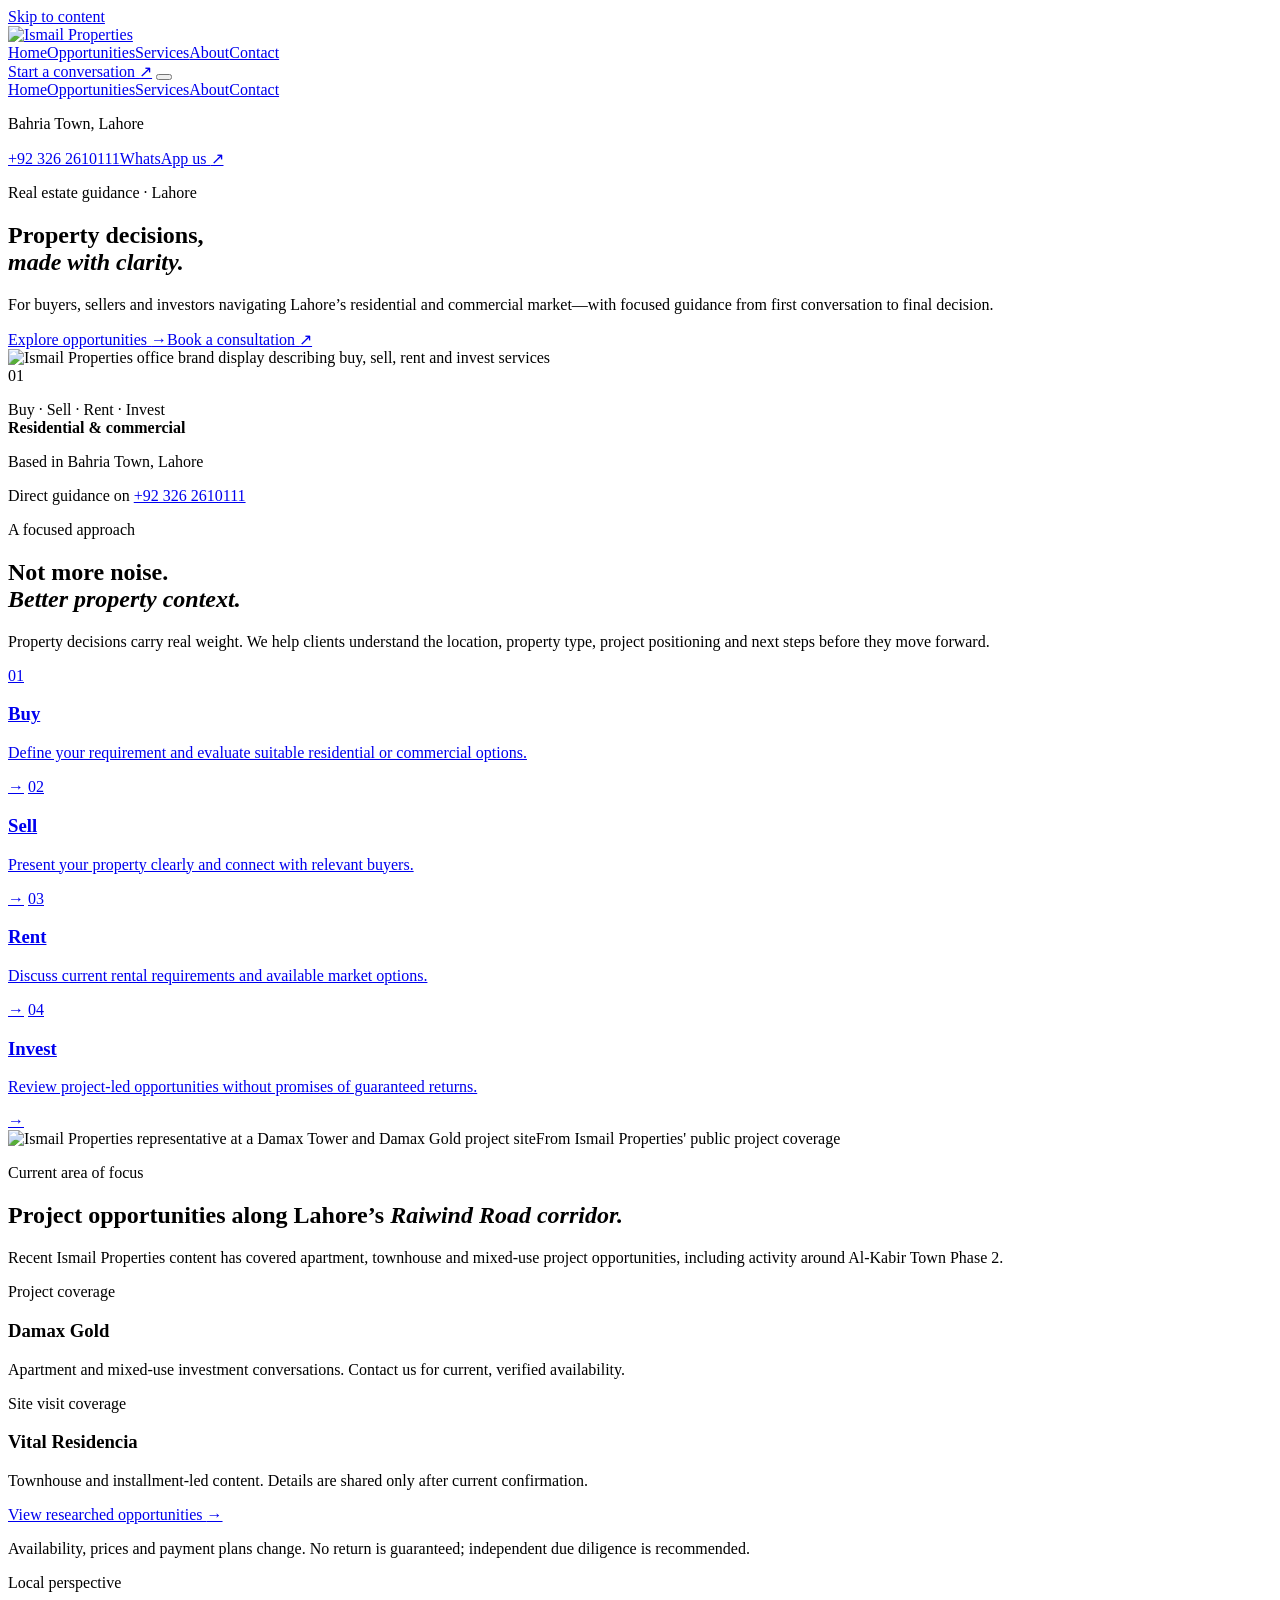
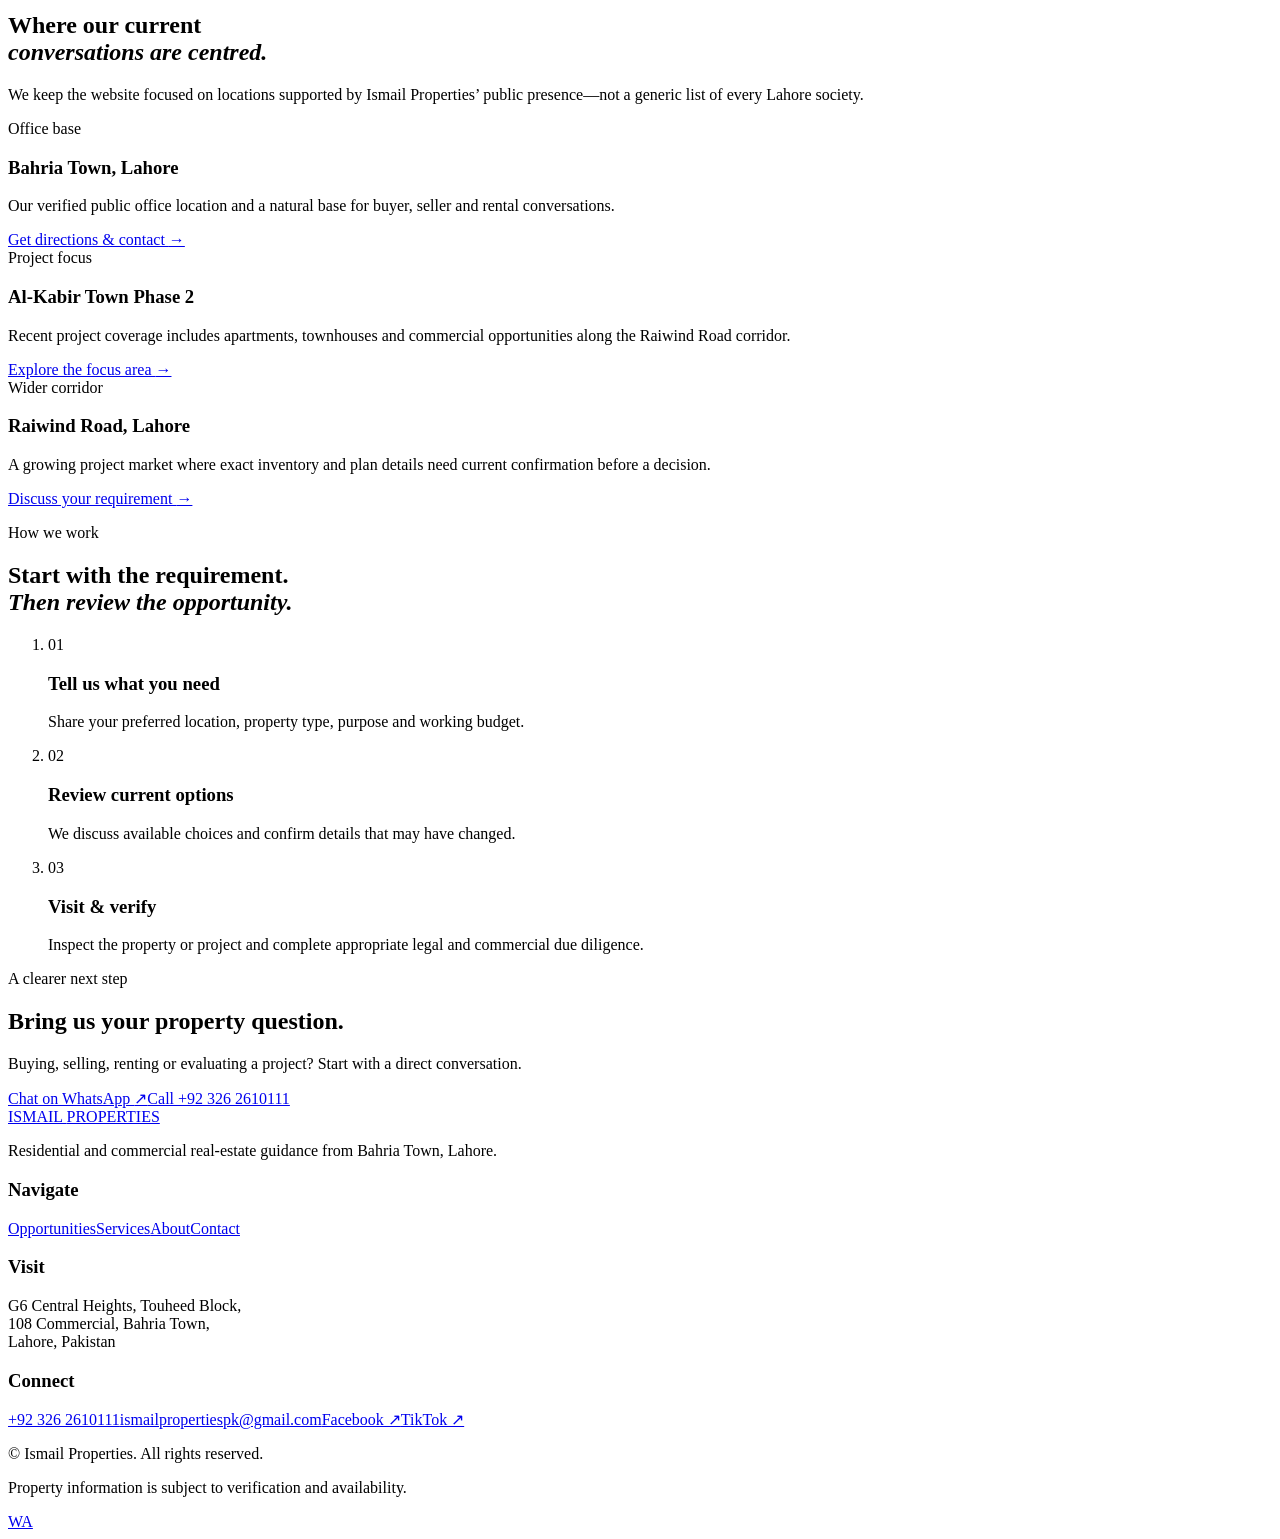
==== index.html @ a6286eee "Initialize premium Ismail Properties website" ====
<!DOCTYPE html>
<html lang="en">
<head>
  <meta charset="utf-8">
  <meta name="viewport" content="width=device-width,initial-scale=1">
  <title>Ismail Properties | Real Estate &amp; Investment Guidance in Lahore</title>
  <meta name="description" content="Ismail Properties helps clients buy, sell, rent and evaluate residential and commercial property opportunities in Lahore.">
  <link rel="canonical" href="https://ismailproperties.pk/">
  <meta property="og:title" content="Ismail Properties — Lahore Real Estate Guidance">
  <meta property="og:description" content="Clear guidance for buying, selling, renting and evaluating property opportunities in Lahore.">
  <meta property="og:type" content="website">
  <meta property="og:url" content="https://ismailproperties.pk/">
  <link rel="preconnect" href="https://fonts.googleapis.com">
  <link rel="preconnect" href="https://fonts.gstatic.com" crossorigin>
  <link href="https://fonts.googleapis.com/css2?family=Cormorant+Garamond:ital,wght@0,500;0,600;1,500&family=Manrope:wght@400;500;600;700&display=swap" rel="stylesheet">
  <link rel="icon" href="assets/favicon.svg" type="image/svg+xml">
  <link rel="stylesheet" href="assets/styles.css">
  <script type="application/ld+json">{"@context":"https://schema.org","@type":"RealEstateAgent","name":"Ismail Properties","url":"https://ismailproperties.pk/","telephone":"+923262610111","email":"ismailpropertiespk@gmail.com","address":{"@type":"PostalAddress","streetAddress":"G6 Central Heights, Touheed Block, 108 Commercial, Bahria Town","addressLocality":"Lahore","addressCountry":"PK"},"sameAs":["https://www.facebook.com/ismailpropertiespk/","https://www.tiktok.com/@ismailpropertiespk"]}</script>
</head>
<body>
  <a class="skip-link" href="#main">Skip to content</a>
  <header class="site-header" data-header>
    <div class="shell nav-wrap">
      <a class="brand" href="index.html" aria-label="Ismail Properties home">
        <img src="assets/images/brand/logo.webp" width="720" height="720" alt="Ismail Properties">
      </a>
      <nav class="desktop-nav" aria-label="Primary navigation">
        <a class="active" href="index.html">Home</a><a href="opportunities.html">Opportunities</a><a href="services.html">Services</a><a href="about.html">About</a><a href="contact.html">Contact</a>
      </nav>
      <a class="button button-sm header-cta" href="https://wa.me/923262610111?text=Hi%20Ismail%20Properties%2C%20I%27d%20like%20to%20discuss%20a%20property%20requirement." target="_blank" rel="noopener">Start a conversation <span>↗</span></a>
      <button class="menu-toggle" type="button" aria-expanded="false" aria-controls="mobile-menu" aria-label="Open menu"><span></span><span></span></button>
    </div>
    <div class="mobile-menu" id="mobile-menu" inert>
      <nav aria-label="Mobile navigation"><a href="index.html">Home</a><a href="opportunities.html">Opportunities</a><a href="services.html">Services</a><a href="about.html">About</a><a href="contact.html">Contact</a></nav>
      <div class="mobile-contact"><p>Bahria Town, Lahore</p><a href="tel:+923262610111">+92&nbsp;326&nbsp;2610111</a><a class="button" href="https://wa.me/923262610111" target="_blank" rel="noopener">WhatsApp us <span>↗</span></a></div>
    </div>
  </header>

  <main id="main">
    <section class="hero">
      <div class="hero-lines" aria-hidden="true"></div>
      <div class="shell hero-grid">
        <div class="hero-copy reveal">
          <p class="eyebrow">Real estate guidance · Lahore</p>
          <h1>Property decisions,<br><em>made with clarity.</em></h1>
          <p class="hero-lead">For buyers, sellers and investors navigating Lahore’s residential and commercial market—with focused guidance from first conversation to final decision.</p>
          <div class="hero-actions"><a class="button" href="opportunities.html">Explore opportunities <span>→</span></a><a class="text-link" href="contact.html">Book a consultation <span>↗</span></a></div>
        </div>
        <div class="hero-visual reveal delay-1">
          <picture><source srcset="assets/images/about/facebook-cover.webp" type="image/webp"><img src="assets/images/about/facebook-cover.jpg" width="1536" height="1024" alt="Ismail Properties office brand display describing buy, sell, rent and invest services"></picture>
          <div class="hero-note"><span>01</span><p>Buy · Sell · Rent · Invest<br><strong>Residential &amp; commercial</strong></p></div>
        </div>
      </div>
      <div class="shell hero-foot"><p>Based in Bahria Town, Lahore</p><p>Direct guidance on <a href="tel:+923262610111">+92&nbsp;326&nbsp;2610111</a></p></div>
    </section>

    <section class="intro section">
      <div class="shell split-heading reveal">
        <p class="eyebrow">A focused approach</p>
        <div><h2>Not more noise.<br><em>Better property context.</em></h2><p>Property decisions carry real weight. We help clients understand the location, property type, project positioning and next steps before they move forward.</p></div>
      </div>
      <div class="shell service-rail">
        <a class="service-item reveal" href="services.html#buy"><span>01</span><h3>Buy</h3><p>Define your requirement and evaluate suitable residential or commercial options.</p><b>→</b></a>
        <a class="service-item reveal delay-1" href="services.html#sell"><span>02</span><h3>Sell</h3><p>Present your property clearly and connect with relevant buyers.</p><b>→</b></a>
        <a class="service-item reveal delay-2" href="services.html#rent"><span>03</span><h3>Rent</h3><p>Discuss current rental requirements and available market options.</p><b>→</b></a>
        <a class="service-item reveal delay-3" href="services.html#invest"><span>04</span><h3>Invest</h3><p>Review project-led opportunities without promises of guaranteed returns.</p><b>→</b></a>
      </div>
    </section>

    <section class="opportunity section-dark">
      <div class="shell opportunity-grid">
        <div class="project-image reveal"><img src="assets/images/projects/damax-gold-reel.webp" width="540" height="960" loading="lazy" alt="Ismail Properties representative at a Damax Tower and Damax Gold project site"><span class="image-source">From Ismail Properties' public project coverage</span></div>
        <div class="opportunity-copy reveal delay-1">
          <p class="eyebrow light">Current area of focus</p>
          <h2>Project opportunities along Lahore’s <em>Raiwind Road corridor.</em></h2>
          <p>Recent Ismail Properties content has covered apartment, townhouse and mixed-use project opportunities, including activity around Al-Kabir Town Phase 2.</p>
          <div class="project-list">
            <article><span>Project coverage</span><h3>Damax Gold</h3><p>Apartment and mixed-use investment conversations. Contact us for current, verified availability.</p></article>
            <article><span>Site visit coverage</span><h3>Vital Residencia</h3><p>Townhouse and installment-led content. Details are shared only after current confirmation.</p></article>
          </div>
          <a class="button button-light" href="opportunities.html">View researched opportunities <span>→</span></a>
          <p class="disclaimer">Availability, prices and payment plans change. No return is guaranteed; independent due diligence is recommended.</p>
        </div>
      </div>
    </section>

    <section class="areas section">
      <div class="shell split-heading reveal"><p class="eyebrow">Local perspective</p><div><h2>Where our current<br><em>conversations are centred.</em></h2><p>We keep the website focused on locations supported by Ismail Properties’ public presence—not a generic list of every Lahore society.</p></div></div>
      <div class="shell area-grid">
        <article class="area-card reveal"><span>Office base</span><h3>Bahria Town, Lahore</h3><p>Our verified public office location and a natural base for buyer, seller and rental conversations.</p><a href="contact.html">Get directions &amp; contact <span>→</span></a></article>
        <article class="area-card featured reveal delay-1"><span>Project focus</span><h3>Al-Kabir Town Phase 2</h3><p>Recent project coverage includes apartments, townhouses and commercial opportunities along the Raiwind Road corridor.</p><a href="opportunities.html">Explore the focus area <span>→</span></a></article>
        <article class="area-card reveal delay-2"><span>Wider corridor</span><h3>Raiwind Road, Lahore</h3><p>A growing project market where exact inventory and plan details need current confirmation before a decision.</p><a href="contact.html">Discuss your requirement <span>→</span></a></article>
      </div>
    </section>

    <section class="process section-warm">
      <div class="shell process-grid">
        <div class="reveal"><p class="eyebrow">How we work</p><h2>Start with the requirement.<br><em>Then review the opportunity.</em></h2></div>
        <ol class="steps reveal delay-1"><li><span>01</span><div><h3>Tell us what you need</h3><p>Share your preferred location, property type, purpose and working budget.</p></div></li><li><span>02</span><div><h3>Review current options</h3><p>We discuss available choices and confirm details that may have changed.</p></div></li><li><span>03</span><div><h3>Visit &amp; verify</h3><p>Inspect the property or project and complete appropriate legal and commercial due diligence.</p></div></li></ol>
      </div>
    </section>

    <section class="cta-section">
      <div class="shell cta-card reveal"><div><p class="eyebrow light">A clearer next step</p><h2>Bring us your property question.</h2><p>Buying, selling, renting or evaluating a project? Start with a direct conversation.</p></div><div class="cta-actions"><a class="button button-light" href="https://wa.me/923262610111?text=Hi%20Ismail%20Properties%2C%20I%27d%20like%20to%20discuss%20a%20property%20requirement." target="_blank" rel="noopener">Chat on WhatsApp <span>↗</span></a><a href="tel:+923262610111">Call&nbsp;+92&nbsp;326&nbsp;2610111</a></div></div>
    </section>
  </main>

  <footer class="site-footer"><div class="shell footer-grid"><div><a class="footer-brand" href="index.html">ISMAIL <span>PROPERTIES</span></a><p>Residential and commercial real-estate guidance from Bahria Town, Lahore.</p></div><div><h3>Navigate</h3><a href="opportunities.html">Opportunities</a><a href="services.html">Services</a><a href="about.html">About</a><a href="contact.html">Contact</a></div><div><h3>Visit</h3><p>G6 Central Heights, Touheed Block,<br>108 Commercial, Bahria Town,<br>Lahore, Pakistan</p></div><div><h3>Connect</h3><a href="tel:+923262610111">+92&nbsp;326&nbsp;2610111</a><a href="mailto:ismailpropertiespk@gmail.com">ismailpropertiespk@gmail.com</a><a href="https://www.facebook.com/ismailpropertiespk/" target="_blank" rel="noopener">Facebook ↗</a><a href="https://www.tiktok.com/@ismailpropertiespk" target="_blank" rel="noopener">TikTok ↗</a></div></div><div class="shell footer-bottom"><p>© <span data-year></span> Ismail Properties. All rights reserved.</p><p>Property information is subject to verification and availability.</p></div></footer>
  <a class="floating-whatsapp" href="https://wa.me/923262610111" target="_blank" rel="noopener" aria-label="Chat with Ismail Properties on WhatsApp">WA</a>
  <script src="assets/script.js" defer></script>
</body>
</html>
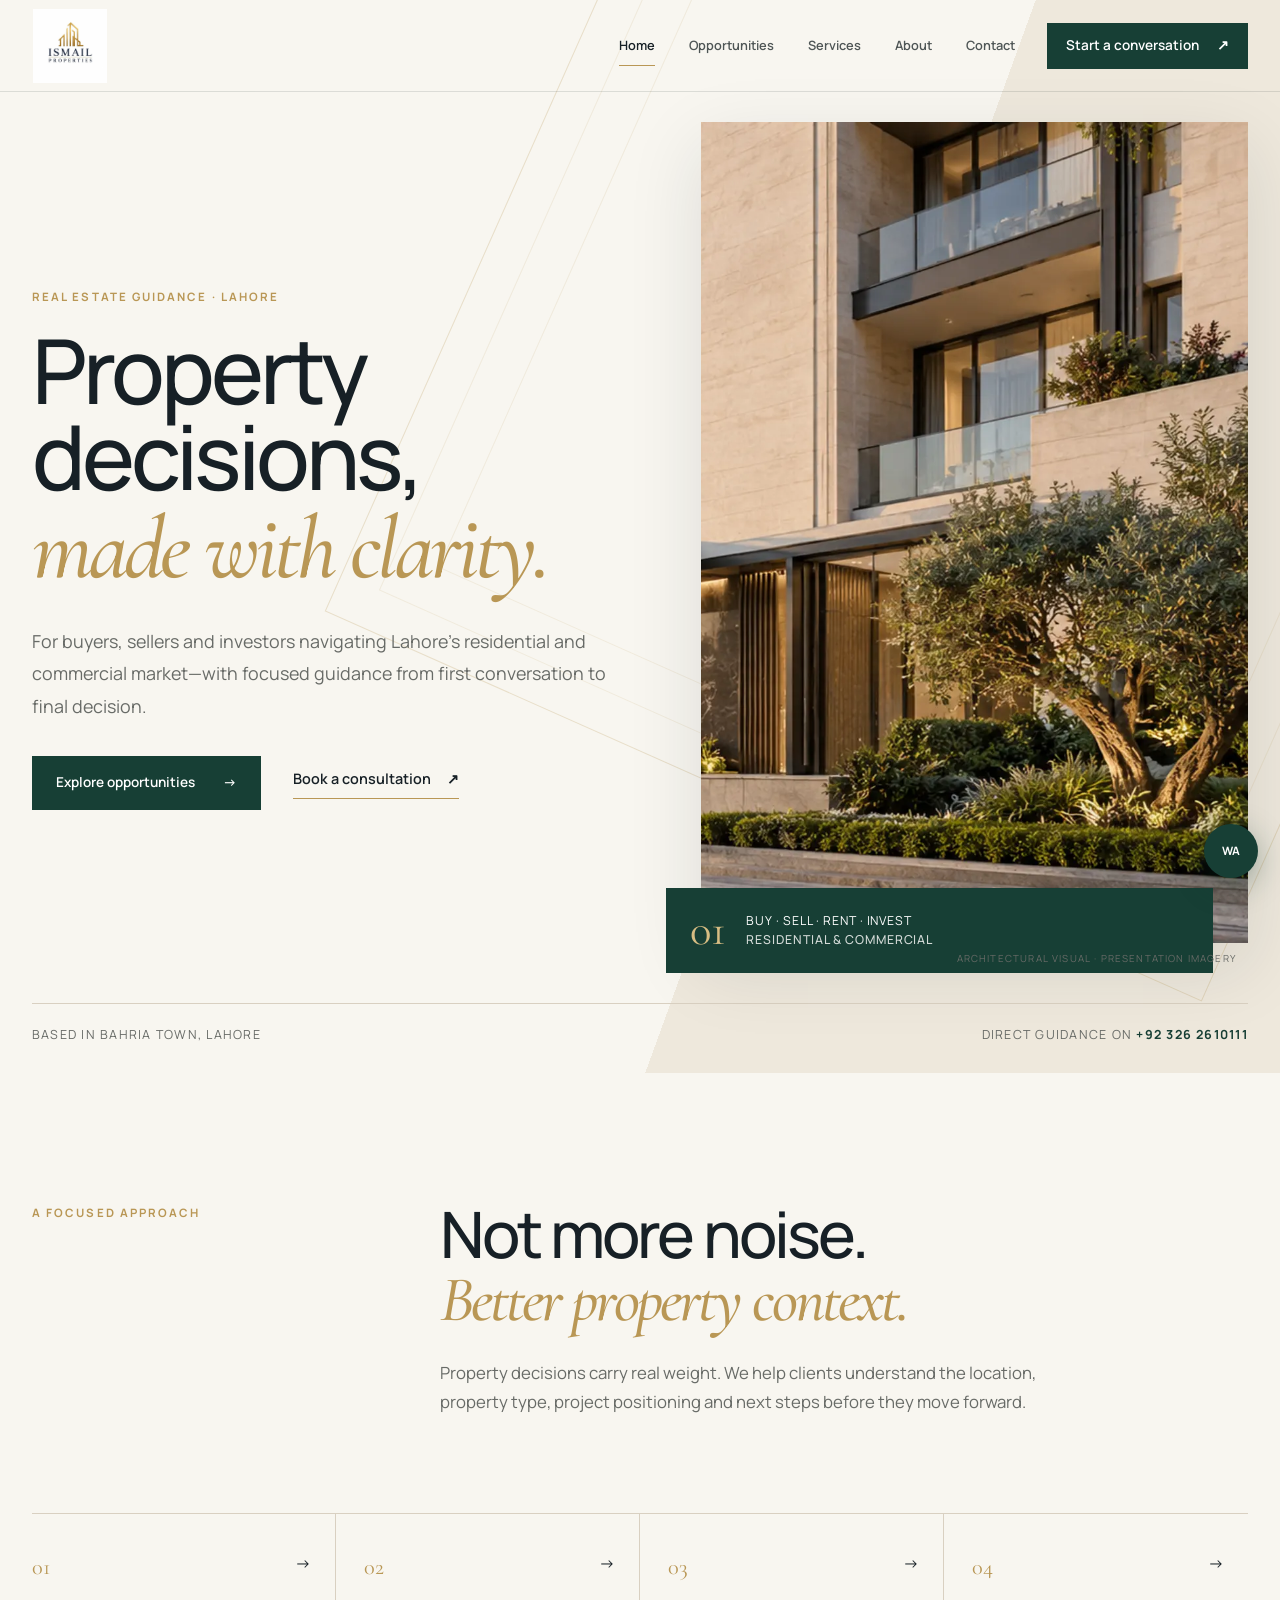
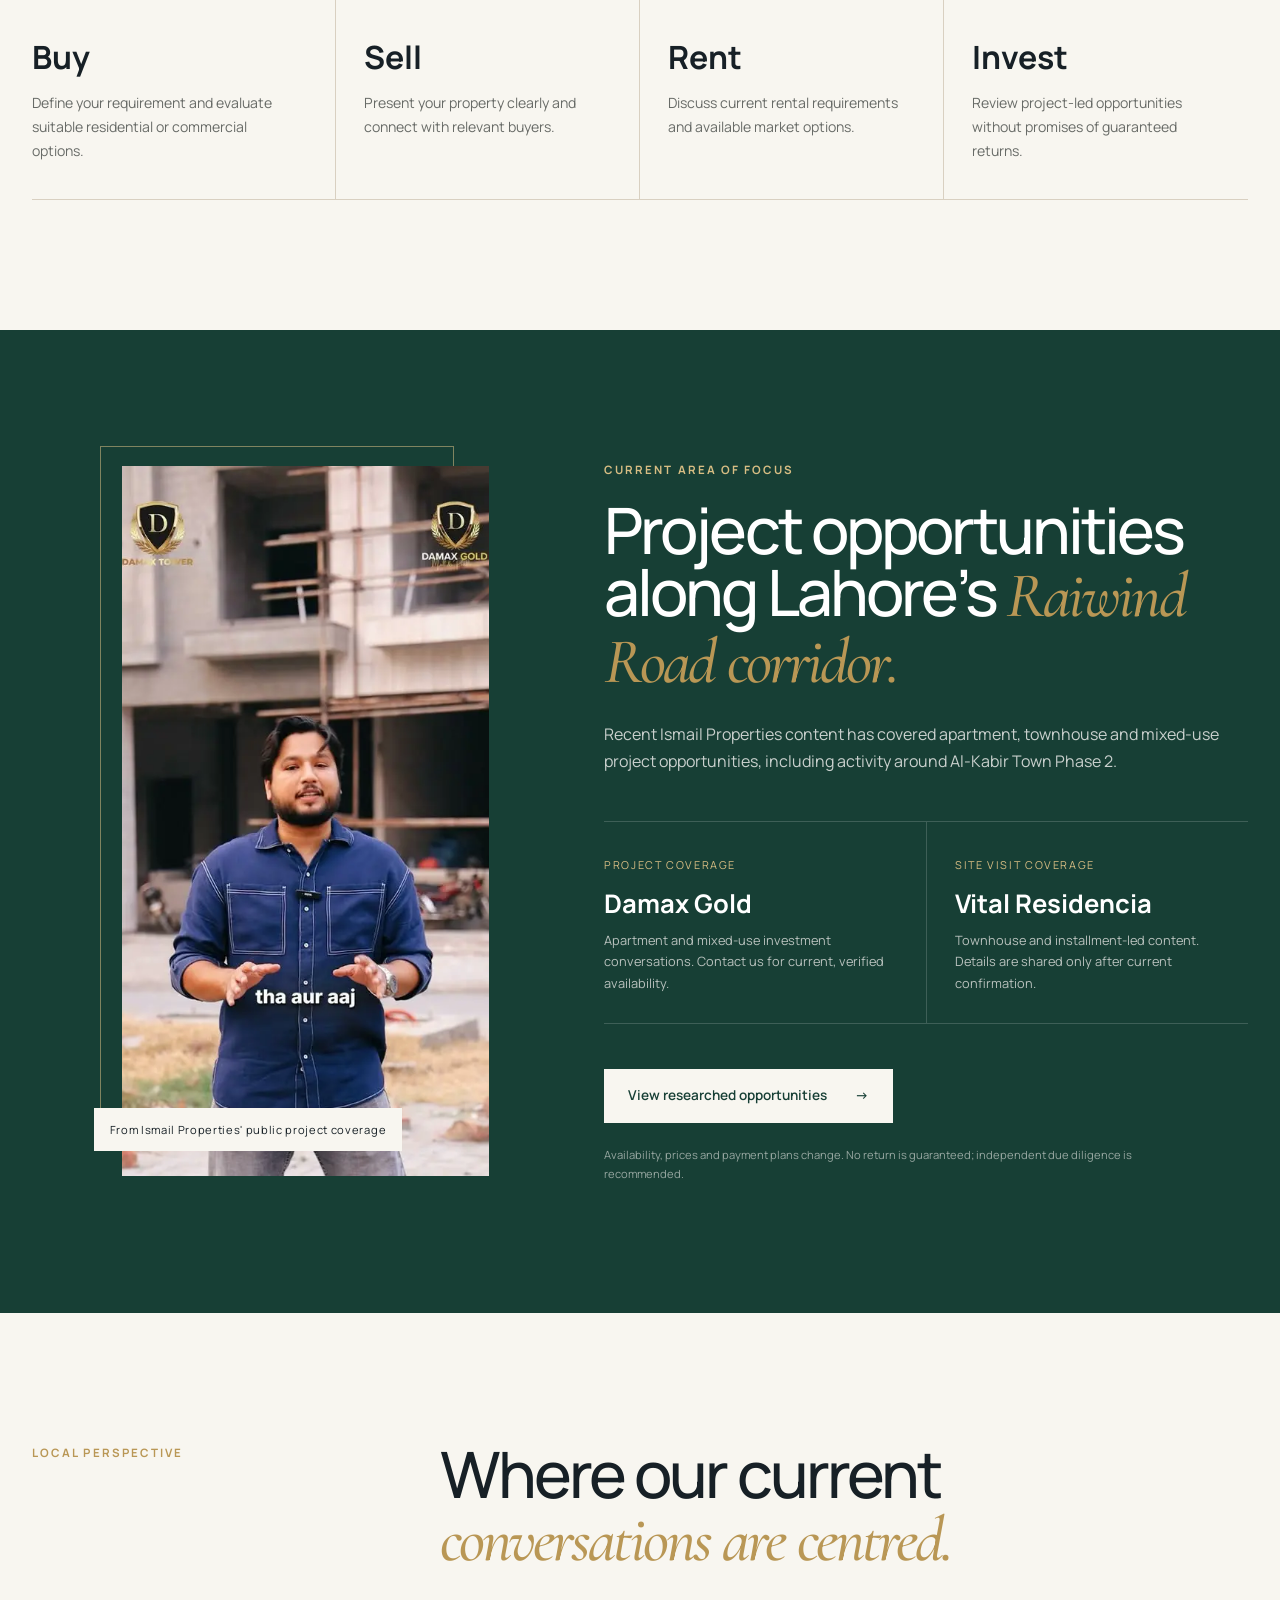
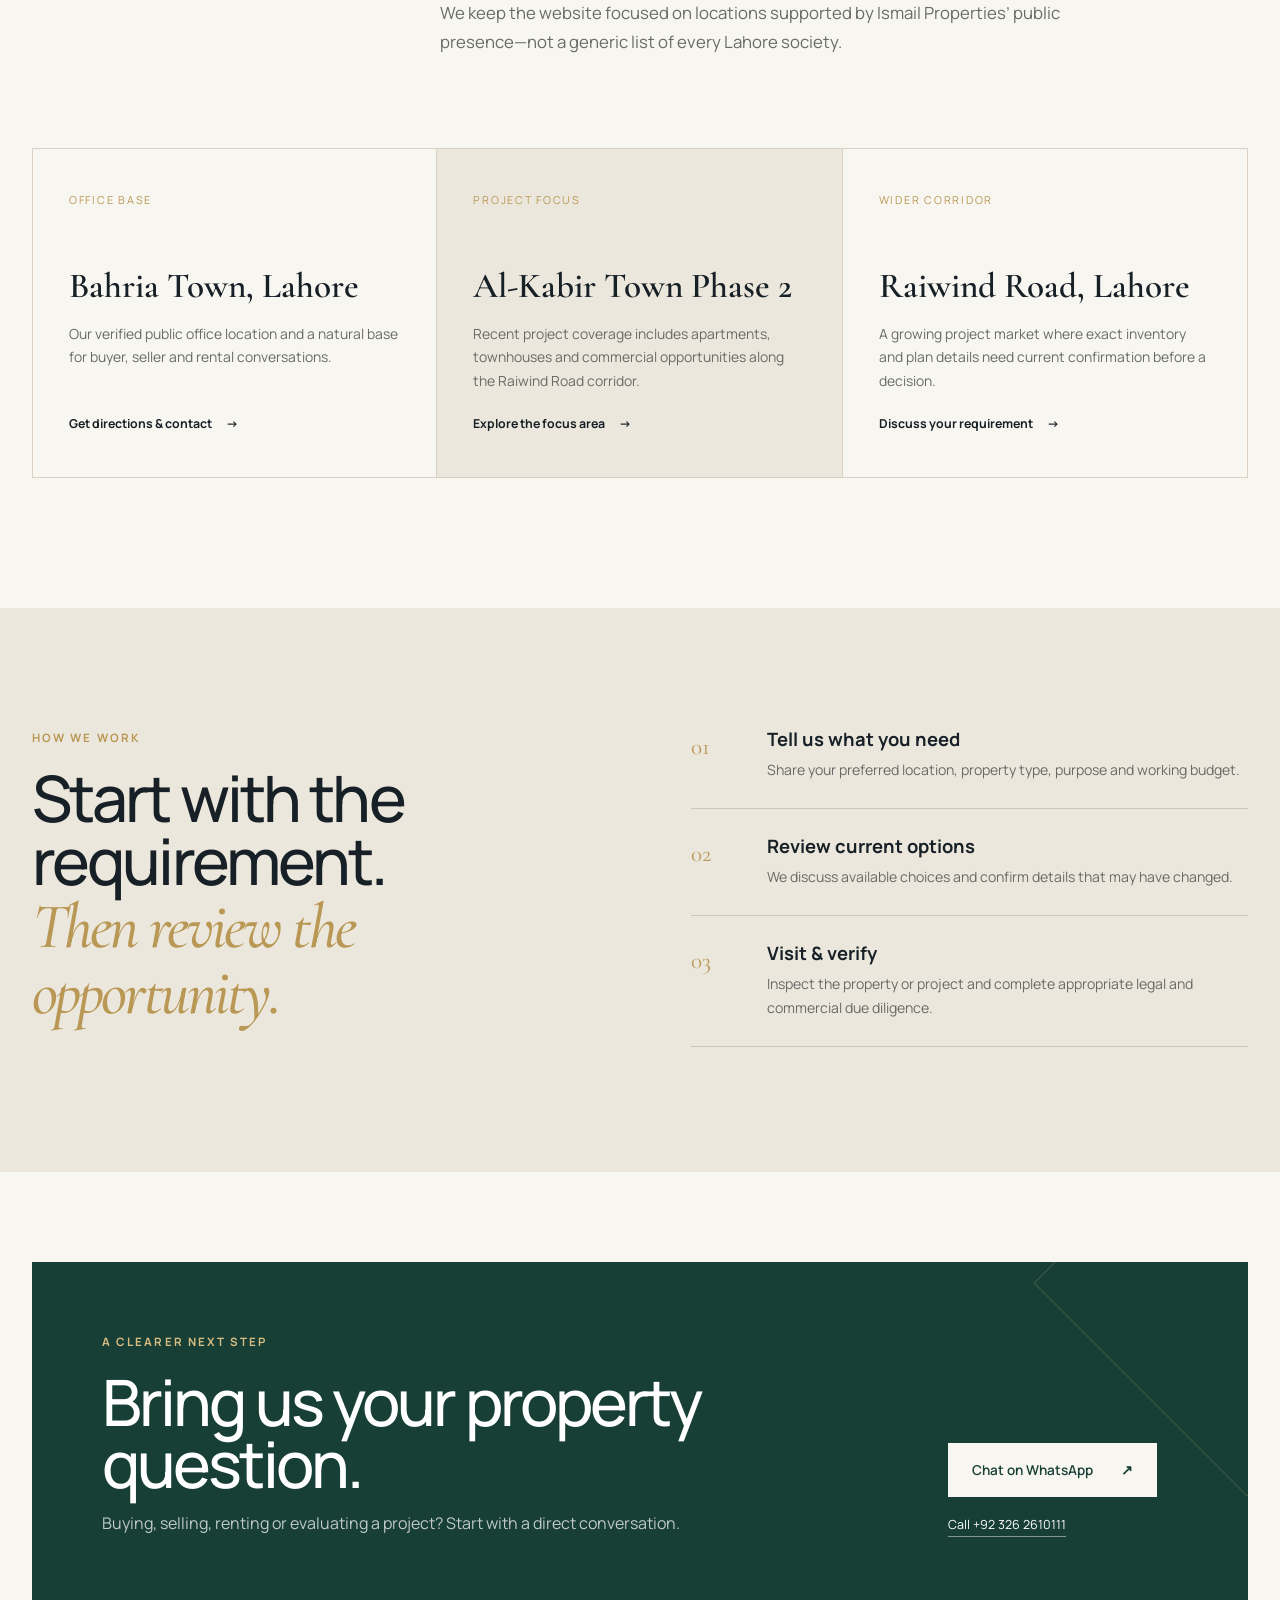
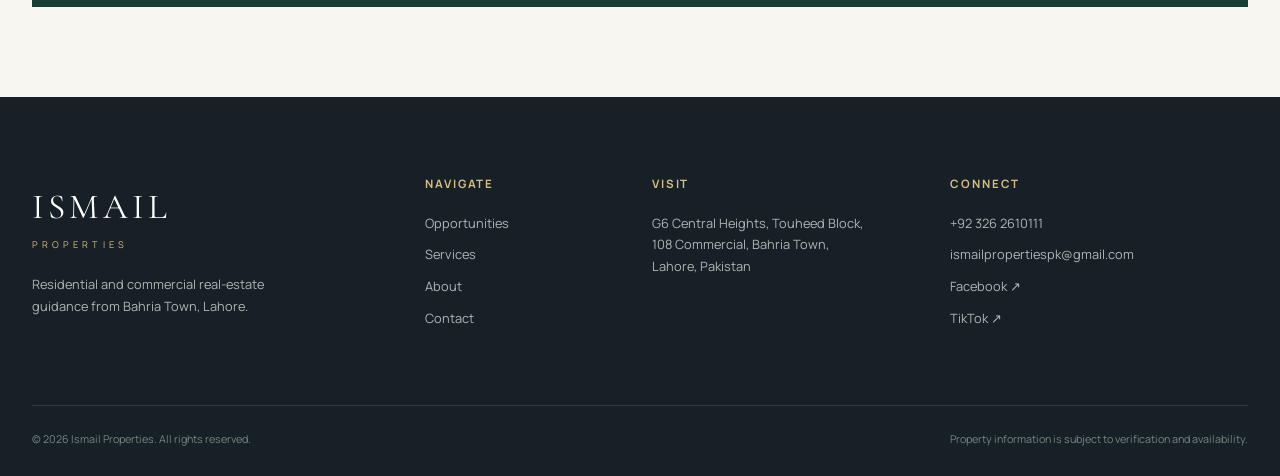
==== commit a91dcdf1: "Refine hero spacing and architectural imagery" ====
--- a/index.html
+++ b/index.html
@@ -46,10 +46,11 @@
           <p class="hero-lead">For buyers, sellers and investors navigating Lahore’s residential and commercial market—with focused guidance from first conversation to final decision.</p>
           <div class="hero-actions"><a class="button" href="opportunities.html">Explore opportunities <span>→</span></a><a class="text-link" href="contact.html">Book a consultation <span>↗</span></a></div>
         </div>
-        <div class="hero-visual reveal delay-1">
-          <picture><source srcset="assets/images/about/facebook-cover.webp" type="image/webp"><img src="assets/images/about/facebook-cover.jpg" width="1536" height="1024" alt="Ismail Properties office brand display describing buy, sell, rent and invest services"></picture>
+        <figure class="hero-visual reveal delay-1">
+          <picture><source media="(max-width: 600px)" srcset="assets/images/hero/architectural-residence-mobile.webp" type="image/webp"><source srcset="assets/images/hero/architectural-residence.webp" type="image/webp"><img src="assets/images/hero/architectural-residence.jpg" width="1916" height="821" alt="Contemporary residential architecture representing Ismail Properties' property advisory focus"></picture>
           <div class="hero-note"><span>01</span><p>Buy · Sell · Rent · Invest<br><strong>Residential &amp; commercial</strong></p></div>
-        </div>
+          <figcaption>Architectural visual · presentation imagery</figcaption>
+        </figure>
       </div>
       <div class="shell hero-foot"><p>Based in Bahria Town, Lahore</p><p>Direct guidance on <a href="tel:+923262610111">+92&nbsp;326&nbsp;2610111</a></p></div>
     </section>
--- a/assets/styles.css
+++ b/assets/styles.css
@@ -0,0 +1,44 @@
+:root{--ivory:#f8f6f0;--limestone:#ece7dc;--ink:#172026;--muted:#686b67;--brass:#b99755;--forest:#173f35;--sand:#d9d0c1;--white:#fff;--serif:'Cormorant Garamond',Georgia,serif;--sans:'Manrope',sans-serif;--shadow:0 24px 70px rgba(23,32,38,.12)}
+*{box-sizing:border-box}html{scroll-behavior:smooth}body{margin:0;background:var(--ivory);color:var(--ink);font-family:var(--sans);font-size:16px;line-height:1.7;-webkit-font-smoothing:antialiased}body.menu-open{overflow:hidden}img{max-width:100%;display:block}a{color:inherit;text-decoration:none}button,input,select,textarea{font:inherit}.shell{width:min(1240px,calc(100% - 64px));margin-inline:auto}.skip-link{position:fixed;z-index:100;top:10px;left:10px;background:var(--ink);color:#fff;padding:10px 14px;transform:translateY(-150%)}.skip-link:focus{transform:none}.eyebrow{text-transform:uppercase;letter-spacing:.18em;font-size:.72rem;font-weight:700;color:var(--brass);margin:0 0 20px}.eyebrow.light{color:#d7bd83}h1,h2,h3,p{margin-top:0}h1,h2{font-weight:500;line-height:.97;letter-spacing:-.045em}h1{font-size:clamp(3.4rem,7vw,7rem);margin-bottom:32px}h2{font-size:clamp(2.7rem,5vw,5rem);margin-bottom:28px}h1 em,h2 em{font-family:var(--serif);font-weight:500;color:var(--brass)}h3{line-height:1.2}.button{display:inline-flex;align-items:center;justify-content:center;gap:28px;min-height:54px;padding:0 23px;border:1px solid var(--forest);background:var(--forest);color:#fff;font-weight:600;font-size:.85rem;transition:transform .25s,background .25s,color .25s,border-color .25s}.button span{transition:transform .25s}.button:hover{background:var(--ink);border-color:var(--ink);transform:translateY(-2px)}.button:hover span{transform:translate(3px,-2px)}.button:active{transform:translateY(0)}.button:focus-visible,a:focus-visible,button:focus-visible,input:focus-visible,select:focus-visible,textarea:focus-visible{outline:3px solid rgba(185,151,85,.55);outline-offset:3px}.button-sm{min-height:46px;padding-inline:18px;gap:18px}.button-light{background:var(--ivory);border-color:var(--ivory);color:var(--forest)}.button-light:hover{background:#fff;border-color:#fff}.text-link{display:inline-flex;gap:16px;align-items:center;border-bottom:1px solid var(--brass);padding-bottom:6px;font-weight:600;font-size:.9rem}.text-link span{transition:transform .2s}.text-link:hover span{transform:translate(3px,-2px)}
+.site-header{height:92px;position:absolute;inset:0 0 auto;z-index:20;border-bottom:1px solid rgba(23,32,38,.12)}.site-header.inner{position:relative;background:var(--ivory)}.site-header.scrolled{position:fixed;background:rgba(248,246,240,.94);backdrop-filter:blur(16px);box-shadow:0 10px 30px rgba(23,32,38,.06)}.nav-wrap{height:100%;display:flex;align-items:center;justify-content:space-between;gap:32px}.brand{width:76px;height:76px;display:grid;place-items:center;overflow:hidden}.brand img{width:74px;height:74px;object-fit:contain;mix-blend-mode:multiply}.desktop-nav{display:flex;gap:34px;align-items:center;margin-left:auto}.desktop-nav a{font-size:.8rem;font-weight:600;color:#4e5555;position:relative;padding:34px 0}.desktop-nav a:after{content:"";position:absolute;left:0;right:100%;bottom:24px;height:1px;background:var(--brass);transition:right .25s}.desktop-nav a:hover:after,.desktop-nav a.active:after{right:0}.desktop-nav a.active{color:var(--ink)}.menu-toggle{display:none;border:0;background:none;width:46px;height:46px;padding:12px}.menu-toggle span{display:block;height:1px;background:var(--ink);margin:7px 0;transition:.25s}.mobile-menu{display:none}
+.hero{min-height:100vh;padding:150px 0 32px;position:relative;overflow:hidden;background:linear-gradient(110deg,#f8f6f0 0%,#f8f6f0 62%,#eee8dc 62%)}.hero-lines{position:absolute;right:-15vw;top:-30vh;width:75vw;height:125vh;border:1px solid rgba(185,151,85,.25);transform:rotate(24deg);pointer-events:none}.hero-lines:before,.hero-lines:after{content:"";position:absolute;inset:40px;border:1px solid rgba(185,151,85,.13)}.hero-lines:after{inset:85px}.hero-grid{display:grid;grid-template-columns:1.05fr .95fr;align-items:center;gap:6vw;position:relative}.hero-copy{padding-top:36px}.hero-lead{max-width:640px;font-size:1.12rem;color:var(--muted);line-height:1.8;margin-bottom:34px}.hero-actions{display:flex;align-items:center;gap:32px;flex-wrap:wrap}.hero-visual{position:relative;padding:18px 18px 56px;background:#fff;box-shadow:var(--shadow)}.hero-visual img{width:100%;aspect-ratio:1.42;object-fit:cover}.hero-note{position:absolute;left:-45px;right:45px;bottom:-6px;background:var(--forest);color:#fff;padding:22px 26px;display:flex;gap:20px;align-items:center}.hero-note span{font-family:var(--serif);font-size:2.8rem;color:#d7bd83;line-height:1}.hero-note p{margin:0;font-size:.77rem;text-transform:uppercase;letter-spacing:.08em;line-height:1.5}.hero-note strong{font-weight:500;color:#d3dad7}.hero-foot{display:flex;justify-content:space-between;margin-top:50px;padding-top:20px;border-top:1px solid var(--sand);font-size:.78rem;text-transform:uppercase;letter-spacing:.1em;color:var(--muted)}.hero-foot p{margin:0}.hero-foot a{color:var(--forest);font-weight:700}
+.section{padding:130px 0}.section-warm{padding:120px 0;background:var(--limestone)}.split-heading{display:grid;grid-template-columns:1fr 2.2fr;gap:40px;align-items:start}.split-heading>div{max-width:850px}.split-heading>div>p{max-width:650px;color:var(--muted);font-size:1.05rem}.service-rail{display:grid;grid-template-columns:repeat(4,1fr);margin-top:80px;border-top:1px solid var(--sand);border-bottom:1px solid var(--sand)}.service-item{padding:34px 28px 36px 0;position:relative;min-height:280px;border-right:1px solid var(--sand);transition:padding .3s,background .3s}.service-item+ .service-item{padding-left:28px}.service-item:last-child{border-right:0}.service-item>span{font-family:var(--serif);font-size:1.4rem;color:var(--brass)}.service-item h3{font-size:2rem;margin:52px 0 14px}.service-item p{font-size:.88rem;line-height:1.7;color:var(--muted);margin:0;max-width:240px}.service-item b{position:absolute;right:24px;top:36px;font-weight:400;transition:transform .25s}.service-item:hover{background:rgba(236,231,220,.55);padding-top:28px}.service-item:hover b{transform:translateX(5px)}
+.section-dark{padding:130px 0;background:var(--forest);color:#fff}.opportunity-grid{display:grid;grid-template-columns:.83fr 1.17fr;gap:9vw;align-items:center}.project-image{position:relative;margin-left:7vw}.project-image:before{content:"";position:absolute;inset:-20px 35px 28px -22px;border:1px solid rgba(215,189,131,.55);z-index:0}.project-image img{position:relative;width:100%;max-height:710px;object-fit:cover;z-index:1}.image-source{position:absolute;z-index:2;left:-28px;bottom:25px;background:var(--ivory);color:var(--ink);padding:12px 16px;font-size:.7rem;letter-spacing:.06em}.opportunity-copy>p:not(.eyebrow):not(.disclaimer){color:#c9d0cd;max-width:680px}.project-list{display:grid;grid-template-columns:1fr 1fr;margin:45px 0;border-top:1px solid rgba(255,255,255,.17);border-bottom:1px solid rgba(255,255,255,.17)}.project-list article{padding:28px 28px 28px 0}.project-list article+article{border-left:1px solid rgba(255,255,255,.17);padding-left:28px}.project-list span{font-size:.68rem;text-transform:uppercase;letter-spacing:.15em;color:#d7bd83}.project-list h3{font-size:1.6rem;margin:12px 0 10px}.project-list p{font-size:.8rem;color:#b8c1bd;margin:0}.disclaimer{font-size:.7rem;color:#97a7a1;margin:22px 0 0;max-width:600px}
+.area-grid{display:grid;grid-template-columns:repeat(3,1fr);margin-top:75px}.area-card{padding:42px 36px;border:1px solid var(--sand);min-height:330px;display:flex;flex-direction:column}.area-card+ .area-card{border-left:0}.area-card.featured{background:var(--limestone)}.area-card>span,.tag{font-size:.68rem;text-transform:uppercase;letter-spacing:.16em;color:var(--brass)}.area-card h3{font-family:var(--serif);font-size:2.2rem;font-weight:600;margin:56px 0 14px}.area-card p{font-size:.87rem;color:var(--muted)}.area-card a{font-weight:700;font-size:.77rem;margin-top:auto}.area-card a span{display:inline-block;margin-left:12px;transition:transform .2s}.area-card a:hover span{transform:translateX(5px)}.process-grid{display:grid;grid-template-columns:1fr 1fr;gap:8vw}.steps{list-style:none;margin:0;padding:0}.steps li{display:grid;grid-template-columns:56px 1fr;gap:20px;padding:26px 0;border-bottom:1px solid #cfc5b4}.steps li:first-child{padding-top:0}.steps span{font-family:var(--serif);font-size:1.45rem;color:var(--brass)}.steps h3{font-size:1.15rem;margin:0 0 8px}.steps p{color:var(--muted);font-size:.88rem;margin:0}.cta-section{padding:90px 0;background:var(--ivory)}.cta-card{padding:70px;background:var(--forest);color:#fff;display:flex;justify-content:space-between;gap:45px;align-items:end;position:relative;overflow:hidden}.cta-card:after{content:"";position:absolute;width:300px;height:300px;border:1px solid rgba(215,189,131,.22);transform:rotate(45deg);right:-150px;top:-130px}.cta-card h2{font-size:clamp(2.6rem,5vw,4.5rem);margin-bottom:14px}.cta-card p:not(.eyebrow){color:#bfc9c5;margin-bottom:0}.cta-actions{display:flex;flex-direction:column;gap:17px;align-items:flex-start;min-width:230px}.cta-actions>a:not(.button){font-size:.78rem;border-bottom:1px solid rgba(255,255,255,.45)}
+.site-footer{padding:80px 0 28px;background:var(--ink);color:#fff}.footer-grid{display:grid;grid-template-columns:1.4fr .7fr 1fr 1.25fr;gap:60px}.footer-grid h3{font-size:.72rem;text-transform:uppercase;letter-spacing:.16em;color:#d7bd83;margin-bottom:22px}.footer-grid>div{display:flex;flex-direction:column;align-items:flex-start}.footer-grid a,.footer-grid p{font-size:.8rem;color:#adb6b4;margin:0 0 10px;overflow-wrap:anywhere}.footer-grid a:hover{color:#fff}.footer-brand{font-family:var(--serif);font-size:2.2rem!important;letter-spacing:.12em;color:#fff!important;margin-bottom:22px!important}.footer-brand span{display:block;font-family:var(--sans);font-size:.58rem;letter-spacing:.44em;color:#d7bd83}.footer-grid>div:first-child p{max-width:280px}.footer-bottom{display:flex;justify-content:space-between;border-top:1px solid rgba(255,255,255,.12);margin-top:65px;padding-top:24px}.footer-bottom p{font-size:.67rem;color:#788482;margin:0}.floating-whatsapp{position:fixed;right:22px;bottom:22px;width:54px;height:54px;border-radius:50%;display:grid;place-items:center;background:var(--forest);color:#fff;font-weight:700;font-size:.72rem;box-shadow:0 8px 30px rgba(23,63,53,.35);z-index:15;transition:transform .2s}.floating-whatsapp:hover{transform:translateY(-4px)}
+.page-hero{padding:125px 0 100px;background:linear-gradient(115deg,var(--ivory) 0 70%,var(--limestone) 70%);border-bottom:1px solid var(--sand)}.page-hero .shell{padding-top:35px}.page-hero h1{font-size:clamp(3.5rem,7vw,6.5rem);max-width:1000px}.page-hero p:last-child{max-width:680px;color:var(--muted);font-size:1.05rem}.opportunity-cards{display:flex;flex-direction:column;gap:100px}.op-card{display:grid;grid-template-columns:.82fr 1.18fr;gap:8vw;align-items:center}.op-card.reverse{grid-template-columns:1.05fr .95fr}.op-card.reverse>:first-child{order:2}.op-card-media{height:620px;overflow:hidden;background:var(--limestone)}.op-card-media img{width:100%;height:100%;object-fit:cover}.op-card-copy h2{font-size:clamp(3rem,5vw,4.7rem);margin:18px 0 22px}.op-card-copy>p{color:var(--muted);max-width:620px}.op-card-copy ul{list-style:none;padding:20px 0;margin:30px 0;border-top:1px solid var(--sand);border-bottom:1px solid var(--sand)}.op-card-copy li{padding:7px 0;font-size:.82rem}.op-card-copy li:before{content:"—";color:var(--brass);margin-right:12px}.op-card-art{height:520px;background:var(--forest);color:#fff;display:flex;flex-direction:column;justify-content:center;padding:60px;position:relative;overflow:hidden}.op-card-art:before,.op-card-art:after{content:"";position:absolute;width:330px;height:330px;border:1px solid rgba(215,189,131,.24);transform:rotate(45deg);right:-170px;top:-80px}.op-card-art:after{right:-110px;top:-20px}.op-card-art span{font-family:var(--serif);font-size:5rem;line-height:.8;color:#d7bd83}.op-card-art strong{font-size:1.3rem;text-transform:uppercase;letter-spacing:.25em;margin-top:18px}.op-card-art p{margin:50px 0 0;color:#afbfba}.due-diligence{padding-block:110px}
+.services-list article{display:grid;grid-template-columns:140px 1fr;padding:75px 0;border-top:1px solid var(--sand);scroll-margin-top:100px}.services-list article:last-child{border-bottom:1px solid var(--sand)}.services-list article>span{font-family:var(--serif);font-size:2.1rem;color:var(--brass)}.services-list article>div{display:grid;grid-template-columns:1fr 1fr;column-gap:60px}.services-list h2{font-size:clamp(2.8rem,4.5vw,4.4rem);grid-row:2/5;margin-bottom:0}.services-list article div>p:not(.eyebrow){color:var(--muted)}.services-list article a{font-size:.8rem;font-weight:700;border-bottom:1px solid var(--brass);justify-self:start}.about-grid{display:grid;grid-template-columns:.9fr 1.1fr;gap:8vw;align-items:center}.about-image{padding:18px;background:#fff;box-shadow:var(--shadow);transform:rotate(-1.5deg)}.about-image img{aspect-ratio:1.15;object-fit:cover}.about-copy h2{font-size:clamp(2.8rem,4.8vw,4.5rem)}.about-copy>p:not(.eyebrow){color:var(--muted)}.values{margin-top:40px}.values>div{display:grid;grid-template-columns:45px 1fr;column-gap:20px;border-top:1px solid var(--sand);padding:22px 0}.values span{grid-row:1/3;font-family:var(--serif);font-size:1.3rem;color:var(--brass)}.values h3{margin:0 0 5px;font-size:1rem}.values p{font-size:.82rem;margin:0;color:var(--muted)}.fact-grid{display:grid;grid-template-columns:repeat(4,1fr)}.fact-grid>div{padding:28px;border-right:1px solid #cfc5b4}.fact-grid>div:first-child{padding-left:0}.fact-grid>div:last-child{border:0}.fact-grid span{display:block;text-transform:uppercase;font-size:.65rem;letter-spacing:.14em;color:var(--muted)}.fact-grid strong{display:block;font-family:var(--serif);font-size:2rem;margin:30px 0 0}.fact-grid p{font-size:.78rem;color:var(--muted);margin:0}.contact-grid{display:grid;grid-template-columns:.8fr 1.2fr;gap:8vw}.contact-details>div{padding:25px 0;border-top:1px solid var(--sand);display:flex;flex-direction:column;align-items:flex-start}.contact-details span{font-size:.65rem;text-transform:uppercase;letter-spacing:.15em;color:var(--brass);margin-bottom:10px}.contact-details a,.contact-details p{font-size:.9rem;margin:0 0 6px}.inquiry-form{display:grid;grid-template-columns:1fr 1fr;gap:26px 20px;background:#fff;padding:48px;box-shadow:var(--shadow)}.field{display:flex;flex-direction:column}.field.full,.form-bottom,.form-status{grid-column:1/-1}.field label{font-size:.75rem;font-weight:700;margin-bottom:8px}.field input,.field select,.field textarea{width:100%;border:0;border-bottom:1px solid #bbb4a7;background:transparent;padding:12px 0;color:var(--ink);border-radius:0}.field textarea{resize:vertical}.field small{display:none;color:#a13c2f;font-size:.7rem}.field.invalid small{display:block}.field.invalid input,.field.invalid select{border-color:#a13c2f}.form-bottom{display:flex;align-items:center;justify-content:space-between;gap:30px;margin-top:8px}.form-bottom p{font-size:.7rem;color:var(--muted);max-width:300px;margin:0}.form-status{font-size:.75rem;color:var(--forest)}
+.reveal{opacity:0;transform:translateY(24px);transition:opacity .8s ease,transform .8s ease}.reveal.visible{opacity:1;transform:none}.delay-1{transition-delay:.12s}.delay-2{transition-delay:.24s}.delay-3{transition-delay:.36s}
+@media(max-width:1100px){.shell{width:min(100% - 48px,1180px)}.desktop-nav{gap:22px}.header-cta{display:none}.hero{min-height:auto;padding-top:130px}.hero-grid{gap:40px}.hero h1{font-size:clamp(3.5rem,6.5vw,5.7rem)}.hero-visual{padding:12px 12px 48px}.service-item{min-height:300px}.section,.section-dark{padding-block:100px}.project-image{margin-left:2vw}.opportunity-grid{gap:7vw}.footer-grid{grid-template-columns:1.2fr .7fr 1fr}}
+/* Phone browsers requesting “Desktop site” commonly report a 980–1100px
+   viewport with an unusually tall height. Keep this range deliberately PC-like
+   and size sections by content instead of the device-height. */
+@media(min-width:901px) and (max-width:1100px){
+  .shell{width:calc(100% - 40px);max-width:none}
+  .site-header{height:82px}.nav-wrap{gap:18px}.brand{width:66px;height:66px}.brand img{width:64px;height:64px}
+  .desktop-nav{display:flex;gap:18px}.desktop-nav a{padding:29px 0;font-size:.74rem}.desktop-nav a:after{bottom:19px}
+  .menu-toggle,.mobile-menu{display:none!important}
+  .hero{min-height:0;height:auto;padding:116px 0 24px;background:linear-gradient(110deg,#f8f6f0 0%,#f8f6f0 62%,#eee8dc 62%)}
+  .hero-grid{grid-template-columns:1.05fr .95fr;gap:34px;align-items:center}.hero-copy{padding-top:16px}.hero h1{font-size:4.35rem;margin-bottom:22px}.hero-lead{font-size:.95rem;line-height:1.65;margin-bottom:26px}.hero-foot{margin-top:34px}
+  .hero-visual{margin:0;padding:10px 10px 44px}.hero-note{left:-20px;right:24px;padding:17px 20px}
+  .section,.section-dark{padding-block:76px}.section-warm{padding-block:72px}
+  h2{font-size:3.45rem}.split-heading{grid-template-columns:.75fr 2.25fr;gap:28px}
+  .service-rail{grid-template-columns:repeat(4,1fr);margin-top:50px}.service-item,.service-item+ .service-item{min-height:245px;padding:27px 18px}.service-item h3{margin-top:38px}.service-item p{font-size:.78rem}
+  .opportunity-grid{grid-template-columns:.82fr 1.18fr;gap:50px}.project-image{width:auto;margin-left:20px}.project-image img{max-height:560px}.project-list{grid-template-columns:1fr 1fr;margin:30px 0}
+  .area-grid{grid-template-columns:repeat(3,1fr);margin-top:48px}.area-card{min-height:285px;padding:30px 25px}.area-card+ .area-card{border-top:1px solid var(--sand);border-left:0}.area-card h3{margin-top:36px;font-size:1.8rem}
+  .process-grid{grid-template-columns:1fr 1fr;gap:55px}.cta-section{padding-block:55px}.cta-card{padding:48px;flex-direction:row;align-items:end}
+  .footer-grid{grid-template-columns:1.25fr .65fr .95fr 1.15fr;gap:30px}.footer-grid>div:last-child{grid-column:auto}.footer-bottom{margin-top:45px}
+  .page-hero{padding:105px 0 70px}.page-hero .shell{padding-top:20px}.page-hero h1{font-size:5rem;margin-bottom:22px}
+  .op-card,.op-card.reverse{grid-template-columns:.82fr 1.18fr;gap:50px}.op-card.reverse{grid-template-columns:1.05fr .95fr}.op-card.reverse>:first-child{order:2}.op-card-media{height:520px}
+  .about-grid,.contact-grid{grid-template-columns:.9fr 1.1fr;gap:50px}.fact-grid{grid-template-columns:repeat(4,1fr)}.fact-grid>div{border-bottom:0!important;padding:24px!important;border-right:1px solid #cfc5b4}.fact-grid>div:last-child{border-right:0}
+}
+@media(max-width:900px){.desktop-nav{display:none}.menu-toggle{display:block}.mobile-menu{display:block;position:fixed;inset:92px 0 0;background:var(--forest);color:#fff;padding:50px max(24px,6vw);transform:translateY(-110%);opacity:0;transition:transform .45s cubic-bezier(.65,0,.35,1),opacity .35s;z-index:-1}.mobile-menu:not([inert]){transform:none;opacity:1;z-index:20}.mobile-menu nav{display:flex;flex-direction:column}.mobile-menu nav a{font-family:var(--serif);font-size:clamp(2.6rem,8vw,4.5rem);line-height:1.15;border-bottom:1px solid rgba(255,255,255,.13);padding:8px 0}.mobile-contact{margin-top:35px;display:flex;flex-direction:column;align-items:flex-start;gap:8px}.mobile-contact p{color:#aebdb8;margin:0}.mobile-contact .button{margin-top:16px}.menu-toggle[aria-expanded="true"] span:first-child{transform:translateY(4px) rotate(45deg)}.menu-toggle[aria-expanded="true"] span:last-child{transform:translateY(-4px) rotate(-45deg)}.hero{background:var(--ivory)}.hero-grid{grid-template-columns:1fr}.hero-copy{max-width:720px}.hero-visual{margin-left:8vw}.service-rail{grid-template-columns:1fr 1fr}.service-item:nth-child(2){border-right:0}.service-item:nth-child(-n+2){border-bottom:1px solid var(--sand)}.opportunity-grid,.process-grid,.about-grid,.contact-grid{grid-template-columns:1fr}.project-image{width:min(70%,520px);margin:0 auto}.project-list{margin-top:35px}.area-grid{grid-template-columns:1fr}.area-card+ .area-card{border-left:1px solid var(--sand);border-top:0}.cta-card{align-items:flex-start;flex-direction:column}.footer-grid{grid-template-columns:1.5fr 1fr 1fr}.footer-grid>div:last-child{grid-column:2/4}.op-card,.op-card.reverse{grid-template-columns:1fr;gap:45px}.op-card.reverse>:first-child{order:0}.op-card-media{height:560px}.services-list article>div{grid-template-columns:1fr}.services-list h2{grid-row:auto}.fact-grid{grid-template-columns:1fr 1fr}.fact-grid>div:nth-child(2){border-right:0}.fact-grid>div:nth-child(-n+2){border-bottom:1px solid #cfc5b4}.fact-grid>div:nth-child(3){padding-left:0}.contact-details{display:grid;grid-template-columns:1fr 1fr;gap:0 30px}}
+@media(max-width:600px){.shell{width:calc(100% - 38px)}.site-header{height:78px}.brand{width:62px;height:62px}.brand img{width:60px;height:60px}.mobile-menu{inset:78px 0 0}.hero{padding:108px 0 22px}.hero h1{font-size:clamp(3.15rem,15vw,4.5rem)}.hero-lead{font-size:.98rem}.hero-actions{align-items:flex-start;flex-direction:column;gap:22px}.hero-visual{margin:25px 0 0;padding:8px 8px 62px}.hero-visual img{aspect-ratio:1.1}.hero-note{left:18px;right:-8px;bottom:13px}.hero-note span{font-size:2rem}.hero-foot{margin-top:30px;flex-direction:column;gap:8px}.split-heading{grid-template-columns:1fr;gap:18px}.section,.section-dark,.section-warm{padding-block:78px}h2{font-size:clamp(2.55rem,12vw,3.7rem)}.service-rail{grid-template-columns:1fr;margin-top:45px}.service-item,.service-item+ .service-item{border-right:0;border-bottom:1px solid var(--sand);padding:25px 10px;min-height:220px}.service-item h3{margin-top:35px}.project-image{width:88%}.image-source{left:-15px;max-width:220px}.project-list{grid-template-columns:1fr}.project-list article+article{border-left:0;border-top:1px solid rgba(255,255,255,.17);padding-left:0}.area-grid{margin-top:42px}.area-card{padding:32px 25px;min-height:285px}.area-card h3{margin-top:38px}.process-grid{gap:40px}.cta-section{padding-block:45px}.cta-card{padding:45px 28px}.site-footer{padding-top:60px}.footer-grid{grid-template-columns:1fr 1fr;gap:40px 24px}.footer-grid>div:first-child,.footer-grid>div:last-child{grid-column:1/-1}.footer-grid>div:last-child{grid-row:auto}.footer-bottom{flex-direction:column;gap:8px}.page-hero{padding:100px 0 70px;background:var(--ivory)}.page-hero h1{font-size:clamp(3rem,14vw,4.5rem)}.opportunity-cards{gap:70px}.op-card-media{height:500px}.op-card-art{height:390px;padding:36px}.op-card-art span{font-size:4rem}.services-list article{grid-template-columns:50px 1fr;padding:50px 0}.services-list h2{font-size:2.7rem}.about-image{padding:8px}.fact-grid{grid-template-columns:1fr}.fact-grid>div,.fact-grid>div:nth-child(3){padding:25px 0;border-right:0;border-bottom:1px solid #cfc5b4}.contact-details{grid-template-columns:1fr}.inquiry-form{grid-template-columns:1fr;padding:28px 22px}.field.full,.form-bottom,.form-status{grid-column:1}.form-bottom{align-items:flex-start;flex-direction:column}.form-bottom .button{width:100%}.floating-whatsapp{width:50px;height:50px;right:15px;bottom:15px}.reveal{transform:translateY(14px)}}
+@media(max-height:520px) and (orientation:landscape){.mobile-menu{overflow:auto;padding-block:18px}.mobile-menu nav a{font-size:2rem}.mobile-contact{display:none}.hero{padding-top:100px}.hero-grid{grid-template-columns:1.1fr .9fr}.hero-copy{padding-top:0}.hero h1{font-size:3.2rem;margin-bottom:15px}.hero-lead{font-size:.85rem;line-height:1.5;margin-bottom:18px}.hero-foot{display:none}}
+
+/* Refined hero: compact desktop rhythm and responsive architectural imagery */
+.hero{min-height:0;height:auto;padding:122px 0 28px}.hero-grid{gap:5vw}.hero-copy{padding-top:0}.hero-visual{margin:0 0 32px;padding:0;background:#d9d4ca;overflow:visible}.hero-visual picture{display:block;overflow:hidden}.hero-visual img{display:block;width:100%;aspect-ratio:1.28;object-fit:cover;object-position:64% center}.hero-visual figcaption{position:absolute;right:12px;top:calc(100% + 8px);font-size:.61rem;text-transform:uppercase;letter-spacing:.12em;color:var(--muted)}.hero-note{left:-35px;right:35px;bottom:-30px;padding:20px 24px}.hero-foot{margin-top:28px}
+@media(min-width:901px) and (max-width:1100px){.hero{padding:108px 0 24px}.hero-grid{gap:34px}.hero-visual{margin:0 0 30px;padding:0}.hero-visual img{aspect-ratio:1.28}.hero-note{left:-20px;right:24px;bottom:-28px;padding:17px 20px}}
+@media(max-width:900px){.hero-visual{margin:28px 0 34px;padding:0}}
+@media(max-width:600px){.hero{padding:98px 0 22px}.hero-visual{margin:28px 0 40px;padding:0}.hero-visual img{aspect-ratio:4/5;object-position:center}.hero-note{left:12px;right:12px;bottom:-30px;padding:16px 18px}.hero-visual figcaption{display:none}.hero-foot{margin-top:20px}}
+@media(prefers-reduced-motion:reduce){html{scroll-behavior:auto}*,*:before,*:after{animation-duration:.01ms!important;transition-duration:.01ms!important}.reveal{opacity:1;transform:none}}
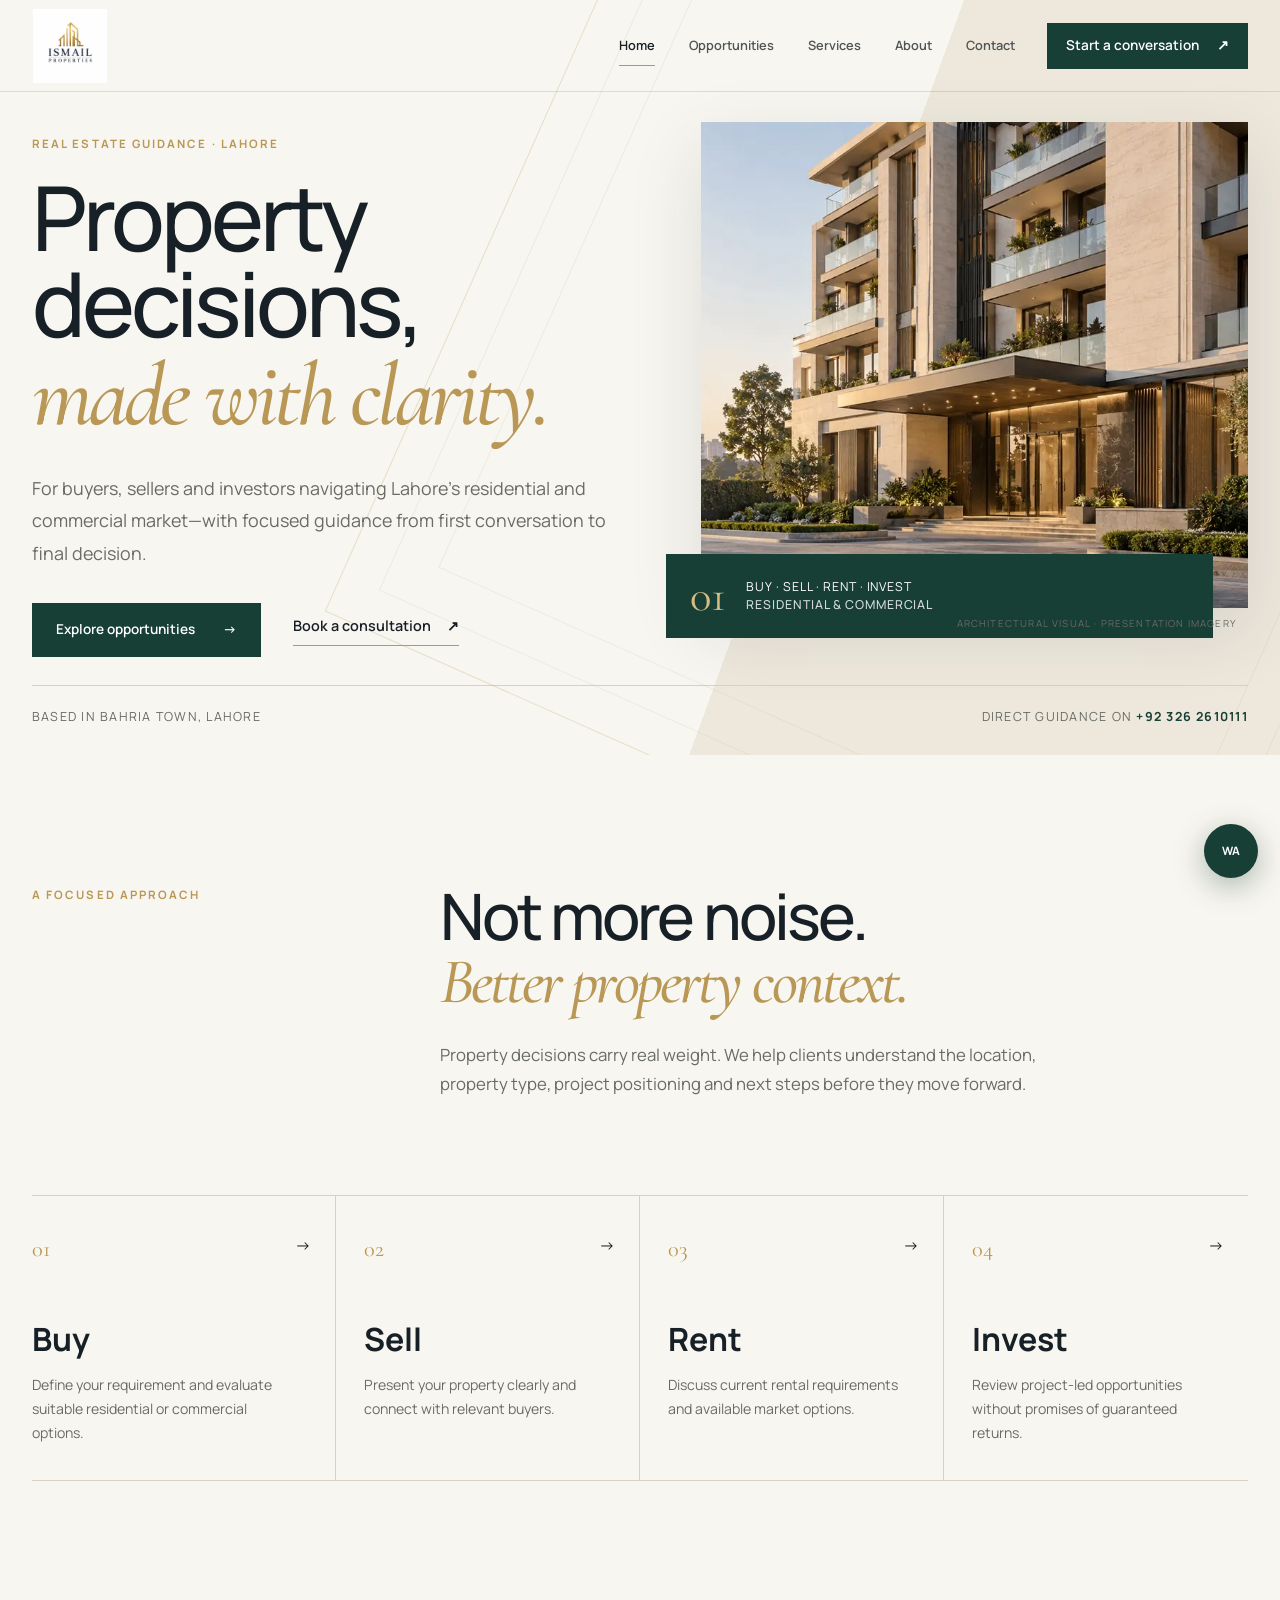
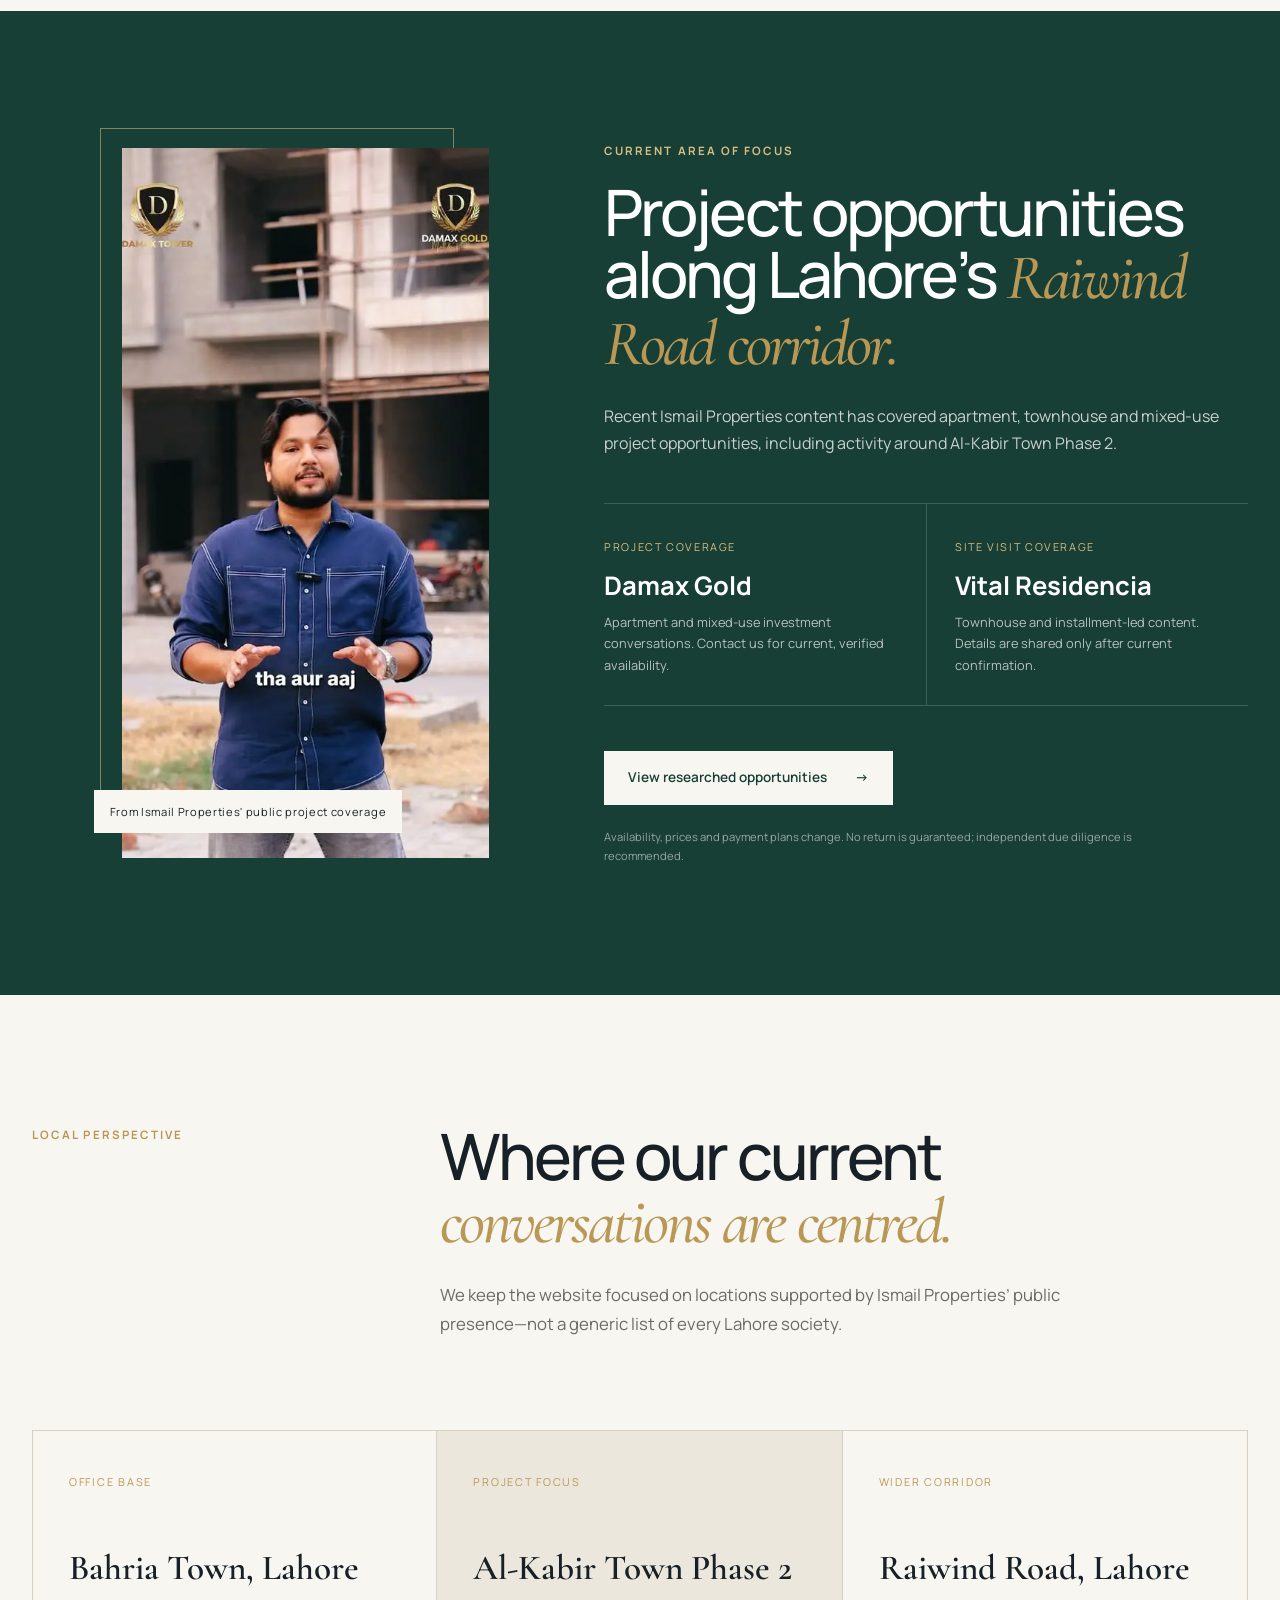
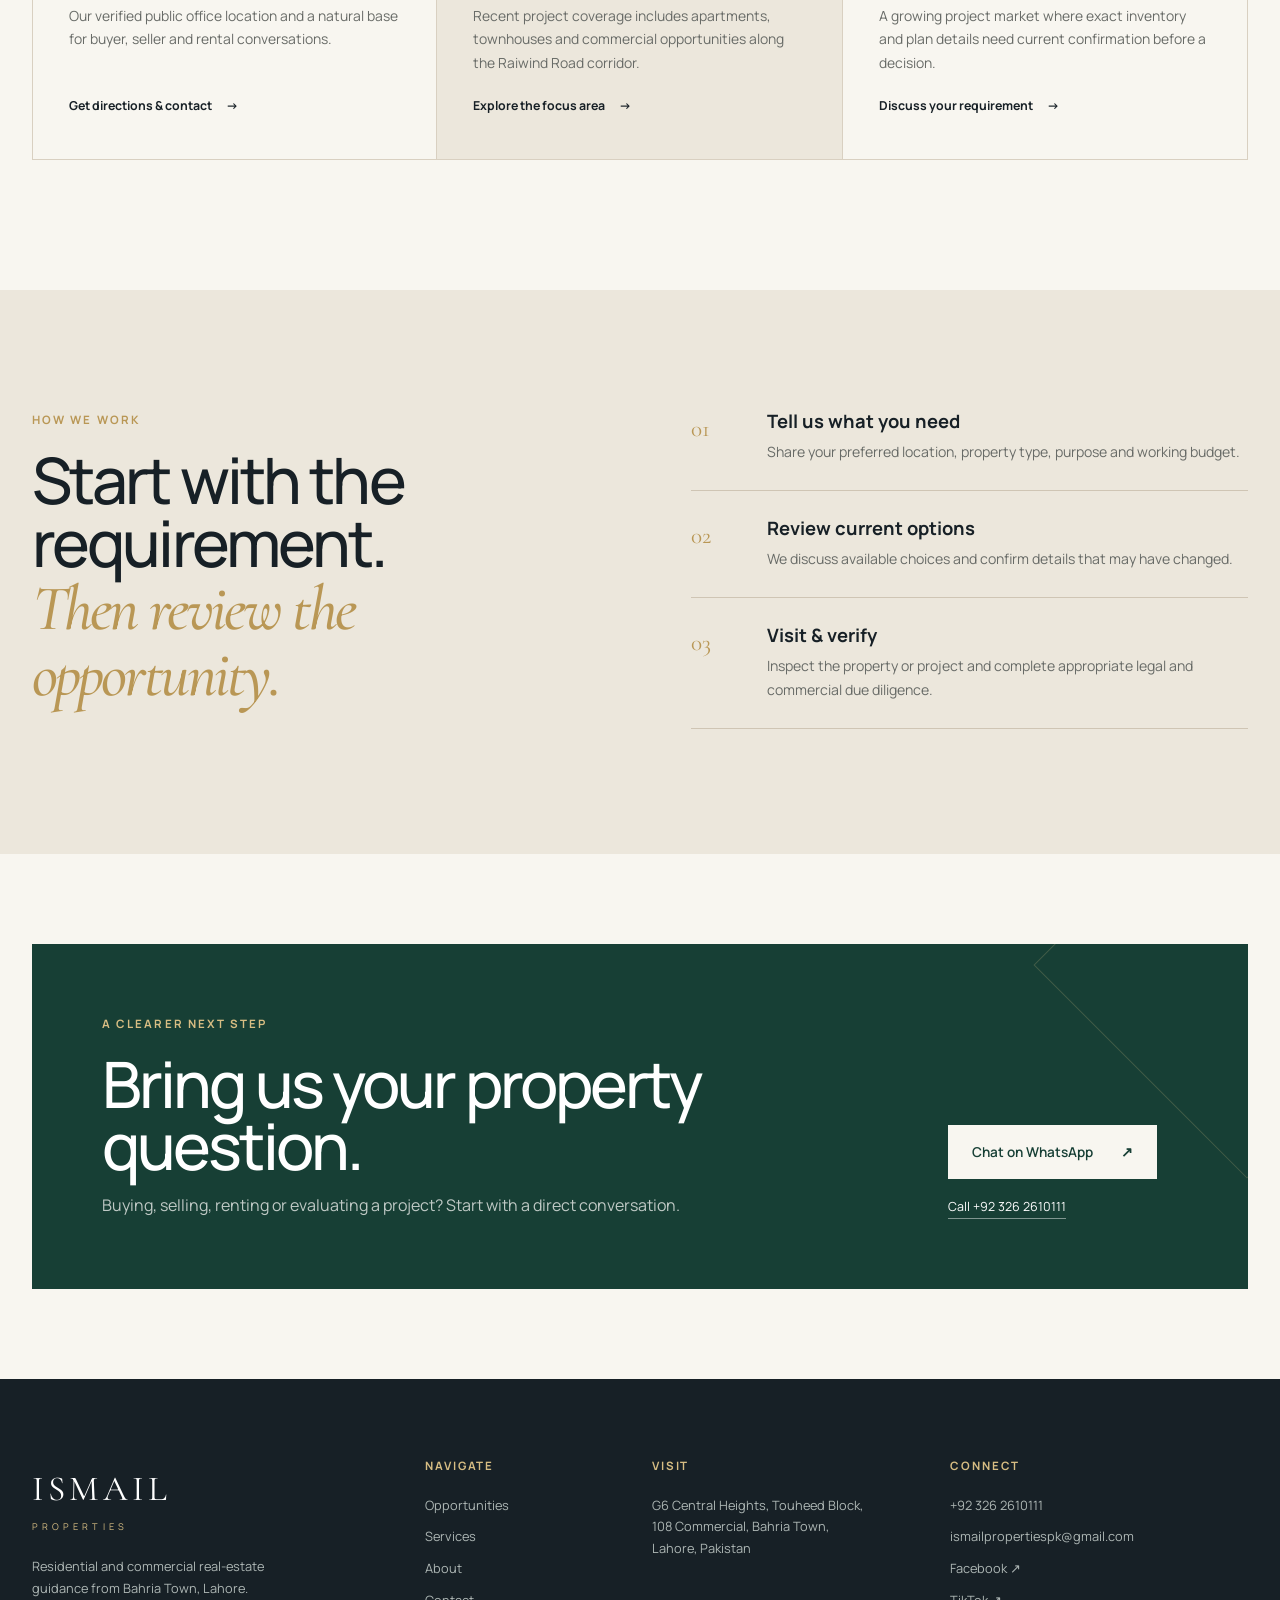
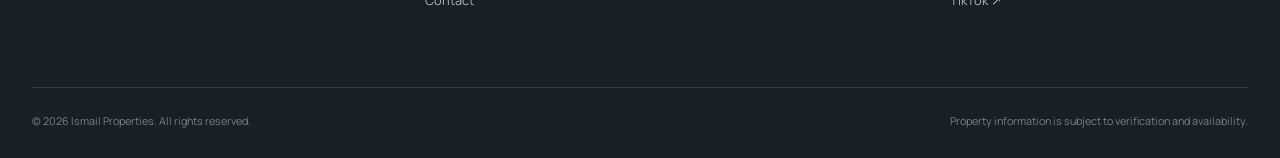
==== commit e5d9be43: "Refresh homepage stylesheet cache" ====
--- a/index.html
+++ b/index.html
@@ -14,7 +14,7 @@
   <link rel="preconnect" href="https://fonts.gstatic.com" crossorigin>
   <link href="https://fonts.googleapis.com/css2?family=Cormorant+Garamond:ital,wght@0,500;0,600;1,500&family=Manrope:wght@400;500;600;700&display=swap" rel="stylesheet">
   <link rel="icon" href="assets/favicon.svg" type="image/svg+xml">
-  <link rel="stylesheet" href="assets/styles.css">
+  <link rel="stylesheet" href="assets/styles.css?v=20260928-2">
   <script type="application/ld+json">{"@context":"https://schema.org","@type":"RealEstateAgent","name":"Ismail Properties","url":"https://ismailproperties.pk/","telephone":"+923262610111","email":"ismailpropertiespk@gmail.com","address":{"@type":"PostalAddress","streetAddress":"G6 Central Heights, Touheed Block, 108 Commercial, Bahria Town","addressLocality":"Lahore","addressCountry":"PK"},"sameAs":["https://www.facebook.com/ismailpropertiespk/","https://www.tiktok.com/@ismailpropertiespk"]}</script>
 </head>
 <body>
--- a/assets/styles.css
+++ b/assets/styles.css
@@ -37,8 +37,8 @@
 @media(max-height:520px) and (orientation:landscape){.mobile-menu{overflow:auto;padding-block:18px}.mobile-menu nav a{font-size:2rem}.mobile-contact{display:none}.hero{padding-top:100px}.hero-grid{grid-template-columns:1.1fr .9fr}.hero-copy{padding-top:0}.hero h1{font-size:3.2rem;margin-bottom:15px}.hero-lead{font-size:.85rem;line-height:1.5;margin-bottom:18px}.hero-foot{display:none}}
 
 /* Refined hero: compact desktop rhythm and responsive architectural imagery */
-.hero{min-height:0;height:auto;padding:122px 0 28px}.hero-grid{gap:5vw}.hero-copy{padding-top:0}.hero-visual{margin:0 0 32px;padding:0;background:#d9d4ca;overflow:visible}.hero-visual picture{display:block;overflow:hidden}.hero-visual img{display:block;width:100%;aspect-ratio:1.28;object-fit:cover;object-position:64% center}.hero-visual figcaption{position:absolute;right:12px;top:calc(100% + 8px);font-size:.61rem;text-transform:uppercase;letter-spacing:.12em;color:var(--muted)}.hero-note{left:-35px;right:35px;bottom:-30px;padding:20px 24px}.hero-foot{margin-top:28px}
-@media(min-width:901px) and (max-width:1100px){.hero{padding:108px 0 24px}.hero-grid{gap:34px}.hero-visual{margin:0 0 30px;padding:0}.hero-visual img{aspect-ratio:1.28}.hero-note{left:-20px;right:24px;bottom:-28px;padding:17px 20px}}
-@media(max-width:900px){.hero-visual{margin:28px 0 34px;padding:0}}
-@media(max-width:600px){.hero{padding:98px 0 22px}.hero-visual{margin:28px 0 40px;padding:0}.hero-visual img{aspect-ratio:4/5;object-position:center}.hero-note{left:12px;right:12px;bottom:-30px;padding:16px 18px}.hero-visual figcaption{display:none}.hero-foot{margin-top:20px}}
+.hero{min-height:0;height:auto;padding:122px 0 28px}.hero-grid{gap:5vw;align-items:start}.hero-copy{padding-top:12px}.hero-visual{margin:0 0 32px;padding:0;background:#d9d4ca;overflow:visible}.hero-visual picture{display:block;overflow:hidden}.hero-visual img{display:block;width:100%;height:clamp(480px,38vw,520px);object-fit:cover;object-position:64% center}.hero-visual figcaption{position:absolute;right:12px;top:calc(100% + 8px);font-size:.61rem;text-transform:uppercase;letter-spacing:.12em;color:var(--muted)}.hero-note{left:-35px;right:35px;bottom:-30px;padding:20px 24px}.hero-foot{margin-top:28px}
+@media(min-width:901px) and (max-width:1100px){.hero{padding:108px 0 24px}.hero-grid{gap:34px;align-items:start}.hero-copy{padding-top:0}.hero-visual{margin:0 0 30px;padding:0}.hero-visual img{height:400px}.hero-note{left:-20px;right:24px;bottom:-28px;padding:17px 20px}}
+@media(max-width:900px){.hero-grid{align-items:stretch}.hero-copy{padding-top:0}.hero-visual{margin:28px 0 34px;padding:0}.hero-visual img{height:auto;aspect-ratio:1.35}}
+@media(max-width:600px){.hero{padding:98px 0 22px}.hero-visual{margin:28px 0 40px;padding:0}.hero-visual img{height:auto;aspect-ratio:4/5;object-position:center}.hero-note{left:12px;right:12px;bottom:-30px;padding:16px 18px}.hero-visual figcaption{display:none}.hero-foot{margin-top:20px}}
 @media(prefers-reduced-motion:reduce){html{scroll-behavior:auto}*,*:before,*:after{animation-duration:.01ms!important;transition-duration:.01ms!important}.reveal{opacity:1;transform:none}}
